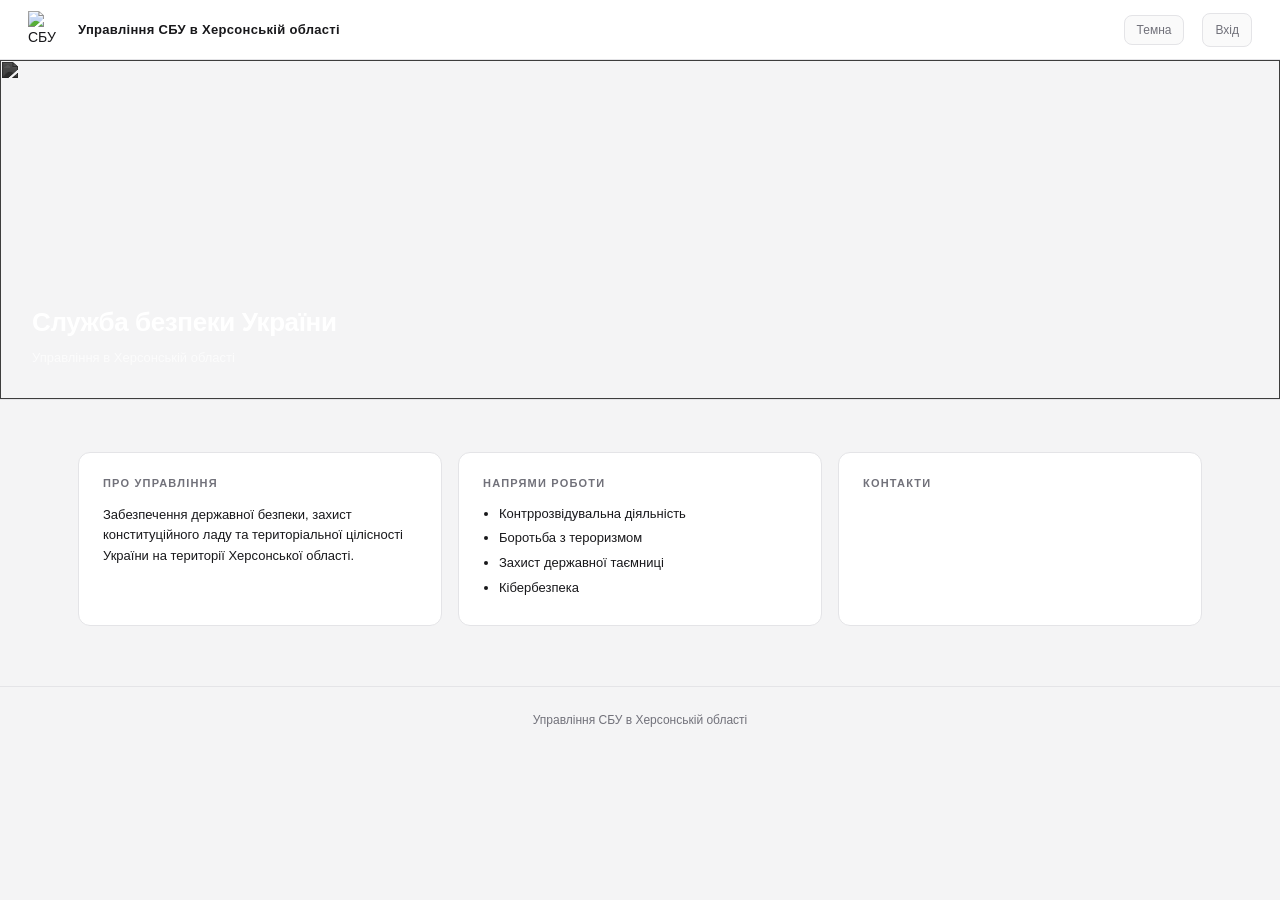
==== index.html @ c7c00d36 "Add files via upload" ====
<!DOCTYPE html>
<html lang="uk">
<head>
<meta charset="UTF-8">
<title>СБУ Kherson RP</title>
<meta name="viewport" content="width=device-width, initial-scale=1">
<link rel="stylesheet" href="style.css">
<link rel="icon" href="https://thumb.wikimedia.org/wikipedia/commons/thumb/6/6e/Security_Service_of_Ukraine_Emblem.svg/1280px-Security_Service_of_Ukraine_Emblem.svg.png?utm_source=en.wikipedia.org&utm_campaign=index&utm_content=thumbnail">
<script src="theme.js"></script>
</head>
<body>

<header class="app-header">
  <div class="app-brand">
    <img src="https://thumb.wikimedia.org/wikipedia/commons/thumb/6/6e/Security_Service_of_Ukraine_Emblem.svg/1280px-Security_Service_of_Ukraine_Emblem.svg.png?utm_source=en.wikipedia.org&utm_campaign=index&utm_content=thumbnail" alt="СБУ" class="brand-logo" width="38" height="38" >
    <div>
      <div class="brand-title">Управління СБУ в Херсонській області</div>
    </div>
  </div>
  <div class="header-right">
    <button class="theme-toggle" id="themeToggle">Темна</button>
    <a href="login.html" class="logout-btn">Вхід</a>
  </div>
</header>

<section class="hero">
  <img src="https://thumb.wikimedia.org/wikipedia/commons/thumb/2/2d/%D0%A1%D0%91%D0%A3_2017.jpg/1280px-%D0%A1%D0%91%D0%A3_2017.jpg?utm_source=pl.wikipedia.org&utm_campaign=imageinfo&utm_content=thumbnail" alt="">
  <div class="hero-text">
    <h1>Служба безпеки України</h1>
    <p>Управління в Херсонській області</p>
  </div>
</section>

<main class="app-container">
  <div class="info-grid">
    <article>
      <h2>Про управління</h2>
      <p>Забезпечення державної безпеки, захист конституційного ладу та територіальної цілісності України на території Херсонської області.</p>
    </article>
    <article>
      <h2>Напрями роботи</h2>
      <ul>
        <li>Контррозвідувальна діяльність</li>
        <li>Боротьба з тероризмом</li>
        <li>Захист державної таємниці</li>
        <li>Кібербезпека</li>
      </ul>
    </article>
    <article>
      <h2>Контакти</h2>
      <!-- <p>м. Херсон<br>Телефон довіри: 0-800-501-410<br>Гаряча лінія СБУ: 0-800-501-410</p> -->
    </article>
  </div>
</main>

<footer class="footer">
  Управління СБУ в Херсонській області
</footer>

</body>
</html>
---- style.css ----
*, *::before, *::after { box-sizing: border-box; }

:root {
  --bg: #050506;
  --bg-2: #0c0c0e;
  --panel: #111113;
  --panel-2: #17171a;
  --line: #232326;
  --line-2: #1a1a1d;
  --text: #f2f2f3;
  --muted: #8a8a92;
  --accent: #f5740b;
  --accent-dim: #b45309;
  --accent-text: #0a0a0a;
  --danger: #ef4444;
  --success: #22c55e;
  --hover: #1a1a1d;
  --radius: 12px;
  --radius-sm: 8px;
  --radius-lg: 16px;
}

[data-theme="light"] {
  --bg: #f4f4f5;
  --bg-2: #ffffff;
  --panel: #ffffff;
  --panel-2: #fafafa;
  --line: #e4e4e7;
  --line-2: #efeff1;
  --text: #18181b;
  --muted: #71717a;
  --accent: #d97706;
  --accent-dim: #92400e;
  --accent-text: #ffffff;
  --danger: #dc2626;
  --success: #16a34a;
  --hover: #f4f4f5;
}

html, body { margin: 0; padding: 0; }

body {
  font-family: sans-serif;
  background: var(--bg);
  color: var(--text);
  font-size: 14px;
  line-height: 1.5;
  -webkit-font-smoothing: antialiased;
  min-height: 100vh;
}

a { color: var(--text); text-decoration: none; transition: color .15s; }
a:hover { color: var(--accent); }

button { font-family: inherit; }

.app-header {
  display: flex;
  justify-content: space-between;
  align-items: center;
  padding: 0 28px;
  height: 60px;
  background: var(--bg-2);
  border-bottom: 1px solid var(--line);
  position: sticky;
  top: 0;
  z-index: 10;
}

.app-brand {
  display: flex;
  align-items: center;
  gap: 12px;
}

.brand-mark {
  display: inline-flex;
  align-items: center;
  justify-content: center;
  background: var(--accent);
  color: var(--accent-text);
  font-weight: 800;
  font-size: 11px;
  letter-spacing: 1px;
  width: 34px;
  height: 34px;
  border-radius: var(--radius-sm);
}

.brand-title {
  font-size: 13px;
  letter-spacing: 0.3px;
  font-weight: 600;
}

.brand-sub {
  font-size: 11px;
  color: var(--muted);
  font-weight: 400;
  margin-top: 1px;
}

.header-right {
  display: flex;
  align-items: center;
  gap: 18px;
  font-size: 12px;
}

.conn {
  display: flex;
  align-items: center;
  gap: 7px;
  color: var(--muted);
}

.conn .dot {
  width: 7px;
  height: 7px;
  border-radius: 50%;
  background: var(--muted);
}

.conn.ok .dot { background: var(--success); }
.conn.bad .dot { background: var(--danger); }

.clock {
  font-family: sans-serif;
  font-size: 12px;
  color: var(--muted);
  letter-spacing: 0.5px;
}

.user-chip {
  display: flex;
  flex-direction: column;
  align-items: flex-end;
  line-height: 1.25;
}

.user-chip .role {
  font-size: 10px;
  color: var(--muted);
  text-transform: uppercase;
  letter-spacing: 0.6px;
}

.theme-toggle,
.logout-btn {
  background: var(--panel-2);
  border: 1px solid var(--line);
  color: var(--muted);
  font-size: 12px;
  padding: 7px 12px;
  cursor: pointer;
  border-radius: var(--radius-sm);
  transition: all .15s;
}

.theme-toggle:hover,
.logout-btn:hover {
  color: var(--text);
  border-color: var(--accent);
}

.app-container {
  max-width: 1180px;
  margin: 0 auto;
  padding: 28px 28px 60px;
}

.page-title {
  font-size: 20px;
  font-weight: 600;
  margin: 0 0 24px;
  letter-spacing: -0.2px;
}

.login-page {
  display: flex;
  align-items: center;
  justify-content: center;
  min-height: 100vh;
  padding: 24px;
  background:
    radial-gradient(circle at 15% 0%, rgba(245,158,11,0.06), transparent 40%),
    var(--bg);
}

.login-box {
  width: 100%;
  max-width: 380px;
  background: var(--panel);
  border: 1px solid var(--line);
  border-radius: var(--radius-lg);
  padding: 36px 32px;
}

.login-brand {
  margin-bottom: 28px;
  padding-bottom: 22px;
  border-bottom: 1px solid var(--line-2);
}

.login-brand .brand-row {
  display: flex;
  align-items: center;
  gap: 12px;
}

.login-brand .brand-sub {
  font-size: 11px;
  color: var(--muted);
  margin-top: 10px;
}

.login-box h1 {
  font-size: 13px;
  font-weight: 600;
  text-transform: uppercase;
  letter-spacing: 1.2px;
  margin: 0 0 22px;
  color: var(--muted);
}

.login-box label {
  display: block;
  font-size: 11px;
  text-transform: uppercase;
  letter-spacing: 0.6px;
  color: var(--muted);
  margin-bottom: 14px;
}

.login-box input {
  width: 100%;
  margin-top: 7px;
  padding: 11px 13px;
  background: var(--bg);
  border: 1px solid var(--line);
  color: var(--text);
  font-size: 14px;
  font-family: inherit;
  border-radius: var(--radius-sm);
  transition: border-color .15s;
}

.login-box input:focus {
  outline: none;
  border-color: var(--accent);
}

.login-box button[type="submit"] {
  width: 100%;
  padding: 12px;
  background: var(--accent);
  color: var(--accent-text);
  border: none;
  font-size: 13px;
  font-weight: 700;
  letter-spacing: 0.4px;
  cursor: pointer;
  border-radius: var(--radius-sm);
  margin-top: 8px;
  transition: opacity .15s;
}

.login-box button[type="submit"]:hover:not(:disabled) { opacity: 0.9; }
.login-box button[type="submit"]:disabled { opacity: 0.5; cursor: not-allowed; }

.back-link {
  display: block;
  text-align: center;
  font-size: 12px;
  color: var(--muted);
  margin-top: 20px;
}

.back-link:hover { color: var(--accent); }

.msg {
  font-size: 12px;
  color: var(--muted);
  min-height: 16px;
  margin: 12px 0 0;
  text-align: center;
}

.msg.error { color: var(--danger); }

.shift-card {
  background: var(--panel);
  border: 1px solid var(--line);
  border-radius: var(--radius);
  padding: 24px 28px;
  margin-bottom: 24px;
  display: grid;
  grid-template-columns: 1fr auto;
  gap: 20px;
  align-items: center;
}

.shift-card.active {
  border-color: rgba(34,197,94,0.35);
  background: linear-gradient(180deg, rgba(34,197,94,0.03), transparent);
}

@media (max-width: 640px) {
  .shift-card { grid-template-columns: 1fr; }
}

.shift-label {
  font-size: 10px;
  text-transform: uppercase;
  letter-spacing: 1.2px;
  color: var(--muted);
  margin-bottom: 10px;
}

.shift-timer {
  font-family: sans-serif;
  font-size: 38px;
  font-weight: 600;
  letter-spacing: 1px;
  color: var(--text);
  line-height: 1;
  margin-bottom: 10px;
}

.shift-status {
  font-size: 13px;
  color: var(--muted);
  font-weight: 500;
}

.shift-status.active { color: var(--success); }

.shift-start {
  font-size: 12px;
  color: var(--muted);
  margin-top: 4px;
}

.shift-actions {
  display: flex;
  flex-direction: column;
  gap: 8px;
  min-width: 200px;
}

.shift-msg {
  grid-column: 1 / -1;
  font-size: 12px;
  color: var(--muted);
  margin: 0;
  min-height: 16px;
}

.shift-msg.error { color: var(--danger); }

.stats-row {
  display: grid;
  grid-template-columns: repeat(4, 1fr);
  gap: 12px;
  margin-bottom: 24px;
}

@media (max-width: 720px) {
  .stats-row { grid-template-columns: repeat(2, 1fr); }
}

.stat {
  background: var(--panel);
  border: 1px solid var(--line);
  border-radius: var(--radius);
  padding: 18px 20px;
  transition: border-color .15s;
}

.stat:hover { border-color: var(--line); }

.stat-label {
  font-size: 10px;
  text-transform: uppercase;
  letter-spacing: 1.2px;
  color: var(--muted);
  margin-bottom: 10px;
}

.stat-value {
  font-size: 20px;
  font-weight: 600;
  color: var(--text);
  font-family: sans-serif;
  letter-spacing: -0.2px;
}

.stat-value.accent { color: var(--accent); }

.two-col {
  display: grid;
  grid-template-columns: 1.6fr 1fr;
  gap: 20px;
}

@media (max-width: 960px) {
  .two-col { grid-template-columns: 1fr; }
}

.panel {
  background: var(--panel);
  border: 1px solid var(--line);
  border-radius: var(--radius);
  padding: 20px 22px;
  margin-bottom: 20px;
}

.panel-head {
  display: flex;
  justify-content: space-between;
  align-items: center;
  margin-bottom: 16px;
  gap: 12px;
  flex-wrap: wrap;
}

.panel-head h2 {
  font-size: 12px;
  text-transform: uppercase;
  letter-spacing: 1.2px;
  color: var(--muted);
  font-weight: 600;
  margin: 0;
}

.filters { display: flex; gap: 4px; }

.chip {
  background: transparent;
  border: none;
  padding: 5px 10px;
  font-size: 12px;
  color: var(--muted);
  cursor: pointer;
  border-radius: 6px;
  transition: all .15s;
}

.chip:hover { color: var(--text); background: var(--hover); }

.chip.active {
  color: var(--accent-text);
  background: var(--accent);
  font-weight: 600;
}

.table-wrap { overflow-x: auto; margin: 0 -22px; padding: 0 22px; }

.data-table {
  width: 100%;
  border-collapse: collapse;
  font-size: 13px;
}

.data-table th {
  text-align: left;
  font-size: 10px;
  text-transform: uppercase;
  letter-spacing: 1px;
  color: var(--muted);
  font-weight: 600;
  padding: 0 14px 10px 0;
  border-bottom: 1px solid var(--line);
}

.data-table td {
  padding: 12px 14px 12px 0;
  border-bottom: 1px solid var(--line-2);
  color: var(--text);
}

.data-table tr:last-child td { border-bottom: none; }

.data-table tr:hover td { background: var(--hover); }

.data-table td.mono {
  font-family: sans-serif;
  font-size: 12px;
  color: var(--muted);
}

.badge {
  display: inline-block;
  font-size: 10px;
  text-transform: uppercase;
  letter-spacing: 0.8px;
  padding: 3px 8px;
  border: 1px solid var(--line);
  color: var(--muted);
  border-radius: 100px;
  font-weight: 600;
}

.badge.active {
  color: var(--success);
  border-color: rgba(34,197,94,0.4);
  background: rgba(34,197,94,0.08);
}

.list { list-style: none; padding: 0; margin: 0; }

.list li {
  padding: 12px 0;
  border-bottom: 1px solid var(--line-2);
}

.list li:last-child { border-bottom: none; padding-bottom: 0; }
.list li:first-child { padding-top: 0; }

.item-title {
  font-size: 13px;
  font-weight: 500;
  margin-bottom: 5px;
}

.item-meta {
  font-size: 11px;
  color: var(--muted);
  display: flex;
  gap: 10px;
  align-items: center;
  text-transform: uppercase;
  letter-spacing: 0.6px;
}

.item-body {
  font-size: 12px;
  color: var(--muted);
  margin-top: 3px;
  line-height: 1.5;
}

.priority-high { border-left: 2px solid var(--danger); padding-left: 12px; }
.priority-normal { border-left: 2px solid var(--accent); padding-left: 12px; }
.priority-low { border-left: 2px solid var(--line); padding-left: 12px; }

.notice-warning { border-left: 2px solid var(--accent); padding-left: 12px; }
.notice-info { border-left: 2px solid var(--line); padding-left: 12px; }
.notice-danger { border-left: 2px solid var(--danger); padding-left: 12px; }

.btn {
  padding: 10px 16px;
  border: 1px solid var(--line);
  background: var(--panel-2);
  color: var(--text);
  font-size: 12px;
  font-family: inherit;
  cursor: pointer;
  border-radius: var(--radius-sm);
  font-weight: 600;
  transition: all .15s;
}

.btn:hover:not(:disabled) {
  border-color: var(--muted);
  background: var(--hover);
}

.btn:disabled { opacity: 0.35; cursor: not-allowed; }

.btn.primary {
  background: var(--accent);
  border-color: var(--accent);
  color: var(--accent-text);
}

.btn.primary:hover:not(:disabled) {
  opacity: 0.9;
  background: var(--accent);
}

.btn.danger {
  background: transparent;
  border-color: var(--line);
  color: var(--danger);
}

.btn.danger:hover:not(:disabled) {
  border-color: var(--danger);
  background: rgba(239,68,68,0.06);
}

.btn.block { width: 100%; }

.quick-actions {
  display: flex;
  flex-direction: column;
  gap: 8px;
}

.hero {
  position: relative;
  height: 340px;
  overflow: hidden;
  border-bottom: 1px solid var(--line);
}

.hero img {
  width: 100%;
  height: 100%;
  object-fit: cover;
  filter: grayscale(100%) brightness(35%) contrast(1.1);
}

.hero-text {
  position: absolute;
  left: 32px;
  bottom: 32px;
  color: #fff;
}

.hero-text h1 {
  font-size: 26px;
  font-weight: 700;
  margin: 0 0 6px;
  letter-spacing: -0.4px;
}

.hero-text p {
  font-size: 13px;
  color: rgba(255,255,255,0.7);
  margin: 0;
}

.info-grid {
  display: grid;
  grid-template-columns: repeat(3, 1fr);
  gap: 16px;
  margin-top: 24px;
}

@media (max-width: 720px) {
  .info-grid { grid-template-columns: 1fr; }
}

.info-grid article {
  background: var(--panel);
  border: 1px solid var(--line);
  border-radius: var(--radius);
  padding: 22px 24px;
}

.info-grid h2 {
  font-size: 11px;
  text-transform: uppercase;
  letter-spacing: 1.2px;
  color: var(--muted);
  margin: 0 0 12px;
  font-weight: 600;
}

.info-grid p,
.info-grid li {
  font-size: 13px;
  color: var(--text);
  line-height: 1.6;
}

.info-grid ul { padding-left: 16px; margin: 0; }
.info-grid li { margin-bottom: 4px; }

.footer {
  border-top: 1px solid var(--line);
  padding: 24px 28px;
  font-size: 12px;
  color: var(--muted);
  text-align: center;
}
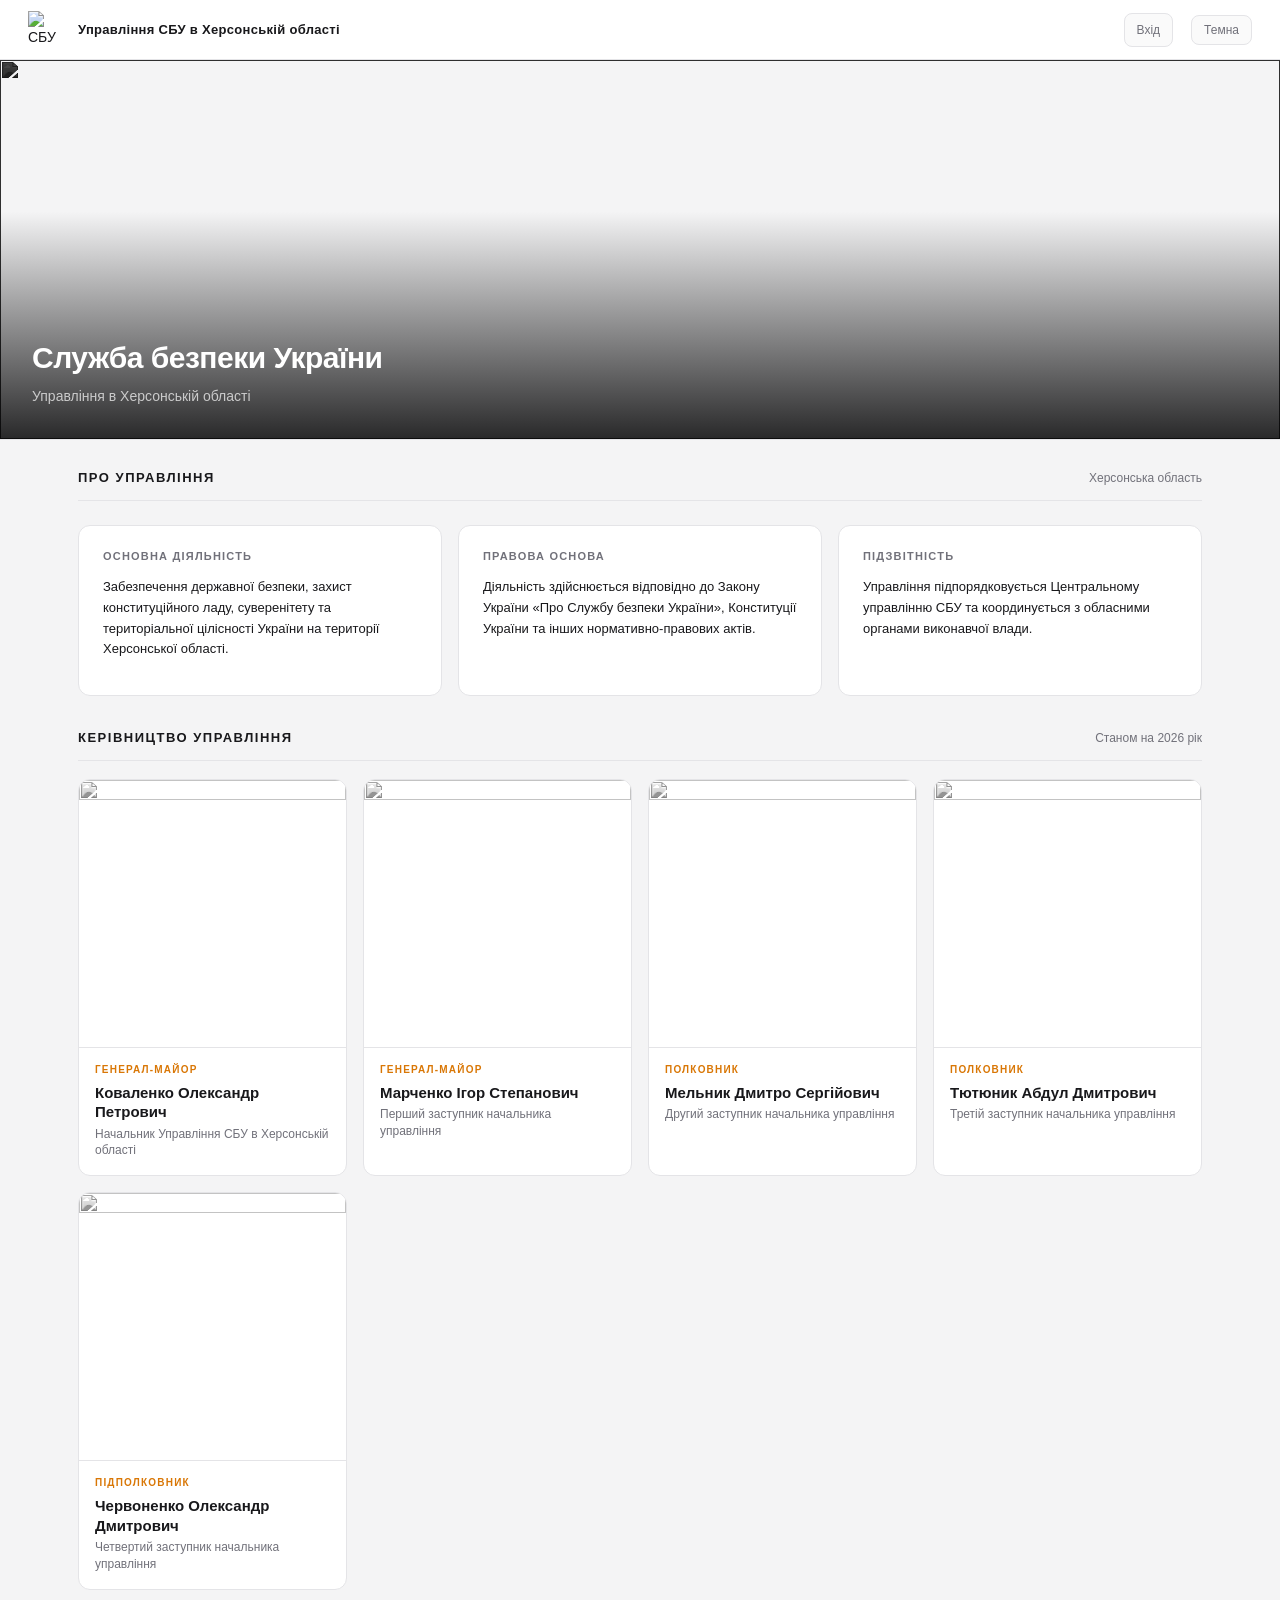
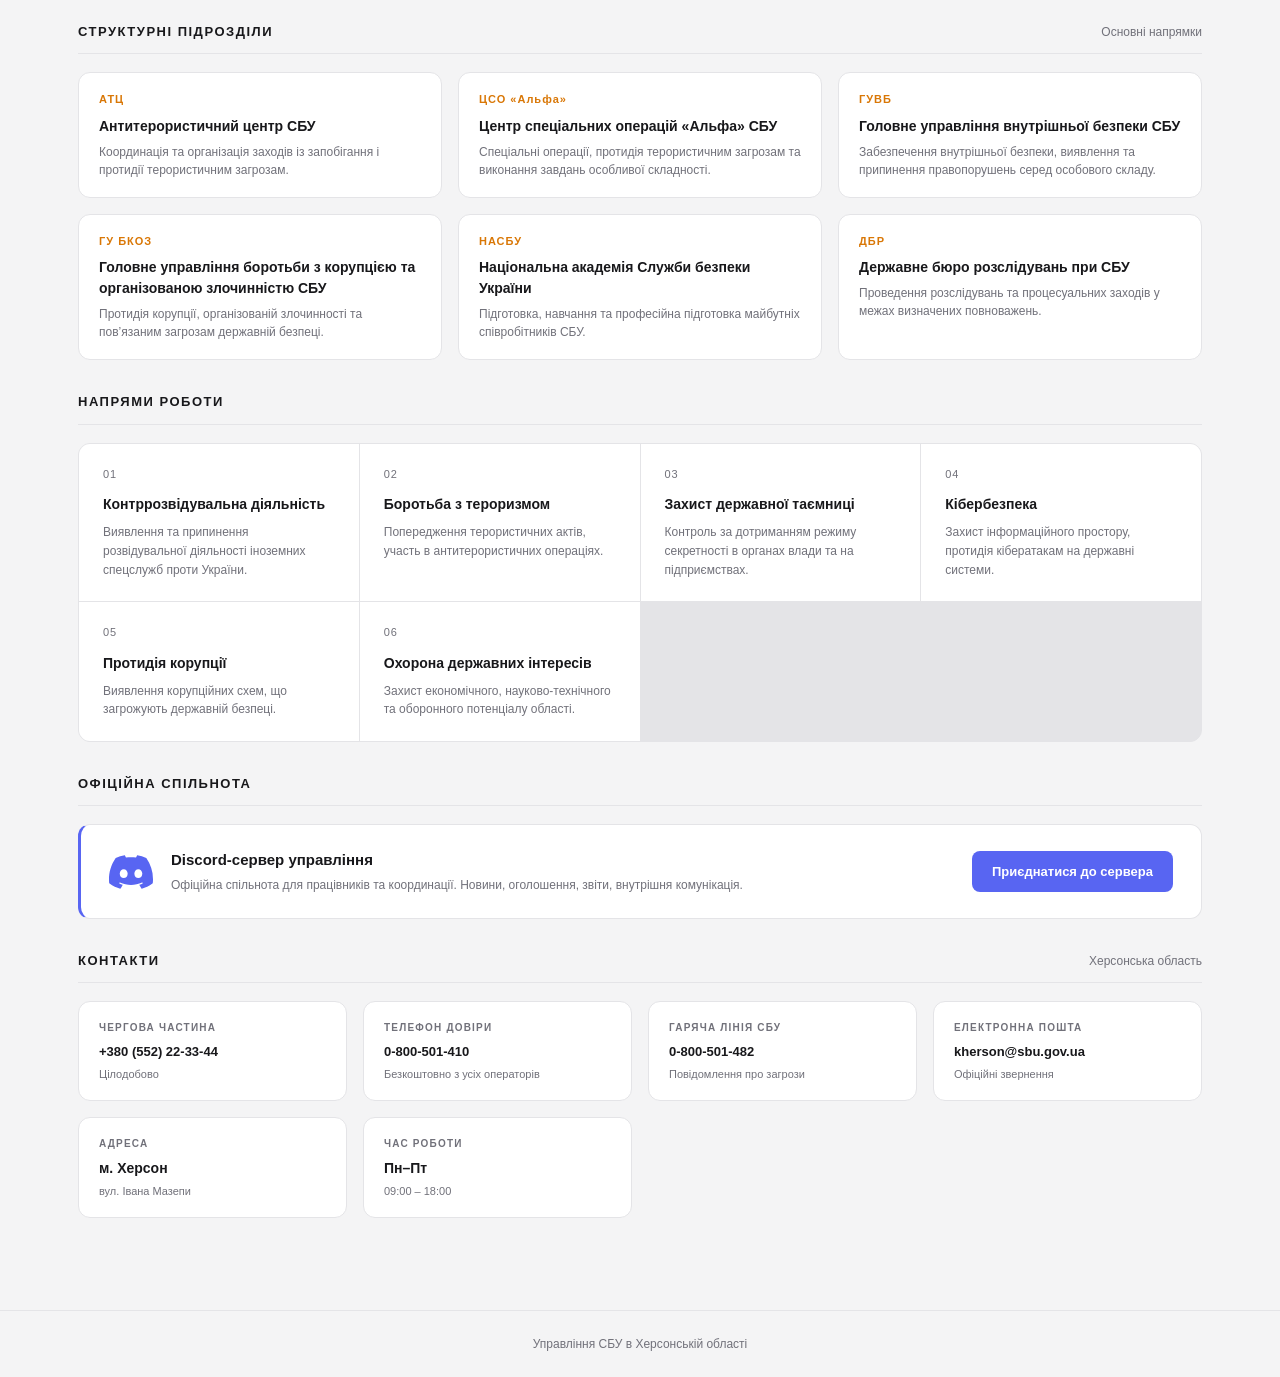
==== commit 37222918: "Add files via upload" ====
--- a/index.html
+++ b/index.html
@@ -2,60 +2,628 @@
 <html lang="uk">
 <head>
 <meta charset="UTF-8">
-<title>СБУ Kherson RP</title>
+<title>СБУ Херсон - Портал</title>
 <meta name="viewport" content="width=device-width, initial-scale=1">
 <link rel="stylesheet" href="style.css">
-<link rel="icon" href="https://thumb.wikimedia.org/wikipedia/commons/thumb/6/6e/Security_Service_of_Ukraine_Emblem.svg/1280px-Security_Service_of_Ukraine_Emblem.svg.png?utm_source=en.wikipedia.org&utm_campaign=index&utm_content=thumbnail">
+<link rel="icon" href="https://upload.wikimedia.org/wikipedia/commons/thumb/6/6e/Security_Service_of_Ukraine_Emblem.svg/1280px-Security_Service_of_Ukraine_Emblem.svg.png">
 <script src="theme.js"></script>
+<style>
+  .home-section {
+    margin-bottom: 32px;
+  }
+
+  .section-head {
+    display: flex;
+    justify-content: space-between;
+    align-items: baseline;
+    margin-bottom: 18px;
+    padding-bottom: 12px;
+    border-bottom: 1px solid var(--line);
+  }
+
+  .section-head h2 {
+    font-size: 13px;
+    text-transform: uppercase;
+    letter-spacing: 1.5px;
+    color: var(--text);
+    font-weight: 600;
+    margin: 0;
+  }
+
+  .section-head .meta {
+    font-size: 12px;
+    color: var(--muted);
+  }
+
+  /* Керівництво */
+  .leaders-grid {
+    display: grid;
+    grid-template-columns: repeat(auto-fit, minmax(240px, 1fr));
+    gap: 16px;
+  }
+
+  .leader {
+    background: var(--panel);
+    border: 1px solid var(--line);
+    border-radius: var(--radius);
+    overflow: hidden;
+    transition: border-color .15s;
+  }
+
+  .leader:hover {
+    border-color: var(--accent);
+  }
+
+  .leader-photo {
+    width: 100%;
+    aspect-ratio: 1 / 1;
+    object-fit: cover;
+    display: block;
+    filter: grayscale(100%) contrast(1.05);
+    background: var(--panel-2);
+  }
+
+  .leader-info {
+    padding: 14px 16px 16px;
+    border-top: 1px solid var(--line);
+  }
+
+  .leader-rank {
+    font-size: 10px;
+    text-transform: uppercase;
+    letter-spacing: 1.2px;
+    color: var(--accent);
+    font-weight: 700;
+    margin-bottom: 6px;
+  }
+
+  .leader-name {
+    font-size: 15px;
+    font-weight: 600;
+    margin-bottom: 4px;
+    line-height: 1.3;
+  }
+
+  .leader-role {
+    font-size: 12px;
+    color: var(--muted);
+    line-height: 1.4;
+  }
+
+  /* Структура */
+  .structure-grid {
+    display: grid;
+    grid-template-columns: repeat(auto-fit, minmax(280px, 1fr));
+    gap: 16px;
+  }
+
+  .unit {
+    background: var(--panel);
+    border: 1px solid var(--line);
+    border-radius: var(--radius);
+    padding: 18px 20px;
+    transition: border-color .15s;
+  }
+
+  .unit:hover {
+    border-color: var(--accent);
+  }
+
+  .unit-code {
+    font-family: sans-serif;
+    font-size: 11px;
+    color: var(--accent);
+    letter-spacing: 1px;
+    margin-bottom: 8px;
+    font-weight: 700;
+  }
+
+  .unit-name {
+    font-size: 14px;
+    font-weight: 600;
+    margin-bottom: 6px;
+  }
+
+  .unit-desc {
+    font-size: 12px;
+    color: var(--muted);
+    line-height: 1.5;
+  }
+
+  /* Напрями */
+  .directions-grid {
+    display: grid;
+    grid-template-columns: repeat(auto-fit, minmax(240px, 1fr));
+    gap: 1px;
+    background: var(--line);
+    border: 1px solid var(--line);
+    border-radius: var(--radius);
+    overflow: hidden;
+  }
+
+  .direction {
+    background: var(--panel);
+    padding: 22px 24px;
+  }
+
+  .direction-num {
+    font-family: sans-serif;
+    font-size: 11px;
+    color: var(--muted);
+    margin-bottom: 12px;
+    letter-spacing: 1px;
+  }
+
+  .direction h3 {
+    font-size: 14px;
+    font-weight: 600;
+    margin: 0 0 8px;
+    color: var(--text);
+  }
+
+  .direction p {
+    font-size: 12px;
+    color: var(--muted);
+    line-height: 1.55;
+    margin: 0;
+  }
+
+  /* Discord CTA */
+  .discord-cta {
+    display: flex;
+    align-items: center;
+    justify-content: space-between;
+    gap: 24px;
+    background: var(--panel);
+    border: 1px solid var(--line);
+    border-left: 3px solid #5865f2;
+    border-radius: var(--radius);
+    padding: 24px 28px;
+    flex-wrap: wrap;
+  }
+
+  .discord-cta .discord-left {
+    display: flex;
+    align-items: center;
+    gap: 18px;
+    flex: 1;
+    min-width: 260px;
+  }
+
+  .discord-icon {
+    width: 44px;
+    height: 44px;
+    flex-shrink: 0;
+  }
+
+  .discord-cta h3 {
+    font-size: 15px;
+    font-weight: 600;
+    margin: 0 0 4px;
+  }
+
+  .discord-cta p {
+    font-size: 12px;
+    color: var(--muted);
+    margin: 0;
+    line-height: 1.5;
+  }
+
+  .discord-btn {
+    display: inline-flex;
+    align-items: center;
+    gap: 8px;
+    padding: 11px 20px;
+    background: #5865f2;
+    color: #fff;
+    text-decoration: none;
+    border-radius: var(--radius-sm);
+    font-size: 13px;
+    font-weight: 600;
+    white-space: nowrap;
+    transition: opacity .15s;
+  }
+
+  .discord-btn:hover {
+    color: #fff;
+    opacity: 0.9;
+  }
+
+  /* Контакти */
+  .contacts-grid {
+    display: grid;
+    grid-template-columns: repeat(auto-fit, minmax(220px, 1fr));
+    gap: 16px;
+  }
+
+  .contact {
+    background: var(--panel);
+    border: 1px solid var(--line);
+    border-radius: var(--radius);
+    padding: 18px 20px;
+  }
+
+  .contact-label {
+    font-size: 10px;
+    text-transform: uppercase;
+    letter-spacing: 1.2px;
+    color: var(--muted);
+    margin-bottom: 8px;
+    font-weight: 600;
+  }
+
+  .contact-value {
+    font-size: 14px;
+    font-weight: 600;
+    color: var(--text);
+    line-height: 1.4;
+  }
+
+  .contact-value.mono {
+    font-family: sans-serif;
+    font-size: 13px;
+  }
+
+  .contact-sub {
+    font-size: 11px;
+    color: var(--muted);
+    margin-top: 4px;
+  }
+
+  /* Hero покращений */
+  .hero-home {
+    position: relative;
+    height: 380px;
+    overflow: hidden;
+    border-bottom: 1px solid var(--line);
+  }
+
+  .hero-home img {
+    width: 100%;
+    height: 100%;
+    object-fit: cover;
+    filter: grayscale(100%) brightness(30%) contrast(1.15);
+  }
+
+  .hero-home::after {
+    content: '';
+    position: absolute;
+    inset: 0;
+    background: linear-gradient(180deg, transparent 40%, rgba(5,5,6,0.85) 100%);
+  }
+
+  .hero-home .hero-text {
+    z-index: 2;
+  }
+
+  .hero-home .hero-text h1 {
+    font-size: 30px;
+    letter-spacing: -0.5px;
+  }
+
+  .hero-home .hero-text p {
+    font-size: 14px;
+  }
+
+  .hero-badge {
+    display: inline-block;
+    font-size: 10px;
+    text-transform: uppercase;
+    letter-spacing: 1.5px;
+    color: var(--accent);
+    border: 1px solid var(--accent);
+    padding: 4px 10px;
+    border-radius: 100px;
+    margin-bottom: 12px;
+    font-weight: 700;
+  }
+
+  @media (max-width: 640px) {
+    .discord-cta { flex-direction: column; align-items: stretch; }
+    .discord-btn { justify-content: center; }
+  }
+</style>
 </head>
 <body>
 
 <header class="app-header">
   <div class="app-brand">
-    <img src="https://thumb.wikimedia.org/wikipedia/commons/thumb/6/6e/Security_Service_of_Ukraine_Emblem.svg/1280px-Security_Service_of_Ukraine_Emblem.svg.png?utm_source=en.wikipedia.org&utm_campaign=index&utm_content=thumbnail" alt="СБУ" class="brand-logo" width="38" height="38" >
+    <img src="https://upload.wikimedia.org/wikipedia/commons/thumb/6/6e/Security_Service_of_Ukraine_Emblem.svg/1280px-Security_Service_of_Ukraine_Emblem.svg.png" alt="СБУ" class="brand-logo" width="38" height="38">
     <div>
       <div class="brand-title">Управління СБУ в Херсонській області</div>
     </div>
   </div>
   <div class="header-right">
-    <button class="theme-toggle" id="themeToggle">Темна</button>
     <a href="login.html" class="logout-btn">Вхід</a>
+    <button class="theme-toggle" id="themeToggle">Світла</button>
   </div>
 </header>
 
-<section class="hero">
-  <img src="https://thumb.wikimedia.org/wikipedia/commons/thumb/2/2d/%D0%A1%D0%91%D0%A3_2017.jpg/1280px-%D0%A1%D0%91%D0%A3_2017.jpg?utm_source=pl.wikipedia.org&utm_campaign=imageinfo&utm_content=thumbnail" alt="">
+<section class="hero-home">
+  <img src="https://upload.wikimedia.org/wikipedia/commons/thumb/2/2d/%D0%A1%D0%91%D0%A3_2017.jpg/1280px-%D0%A1%D0%91%D0%A3_2017.jpg" alt="">
   <div class="hero-text">
+    <!-- <div class="hero-badge">Офіційний портал</div> -->
     <h1>Служба безпеки України</h1>
     <p>Управління в Херсонській області</p>
   </div>
 </section>
 
 <main class="app-container">
-  <div class="info-grid">
-    <article>
+
+  <section class="home-section">
+    <div class="section-head">
       <h2>Про управління</h2>
-      <p>Забезпечення державної безпеки, захист конституційного ладу та територіальної цілісності України на території Херсонської області.</p>
-    </article>
-    <article>
+      <span class="meta">Херсонська область</span>
+    </div>
+    <div class="info-grid">
+      <article>
+        <h2>Основна діяльність</h2>
+        <p>Забезпечення державної безпеки, захист конституційного ладу, суверенітету та територіальної цілісності України на території Херсонської області.</p>
+      </article>
+      <article>
+        <h2>Правова основа</h2>
+        <p>Діяльність здійснюється відповідно до Закону України «Про Службу безпеки України», Конституції України та інших нормативно-правових актів.</p>
+      </article>
+      <article>
+        <h2>Підзвітність</h2>
+        <p>Управління підпорядковується Центральному управлінню СБУ та координується з обласними органами виконавчої влади.</p>
+      </article>
+    </div>
+  </section>
+
+  <section class="home-section">
+    <div class="section-head">
+      <h2>Керівництво управління</h2>
+      <span class="meta">Станом на 2026 рік</span>
+    </div>
+    <div class="leaders-grid">
+
+      <div class="leader">
+        <img class="leader-photo" data-roblox-id="2613321092" alt="">
+        <div class="leader-info">
+          <div class="leader-rank">Генерал-майор</div>
+          <div class="leader-name">Коваленко Олександр Петрович</div>
+          <div class="leader-role">Начальник Управління СБУ в Херсонській області</div>
+        </div>
+      </div>
+
+      <div class="leader">
+        <img class="leader-photo" data-roblox-id="459293061" alt="">
+        <div class="leader-info">
+          <div class="leader-rank">Генерал-майор</div>
+          <div class="leader-name">Марченко Ігор Степанович</div>
+          <div class="leader-role">Перший заступник начальника управління</div>
+        </div>
+      </div>
+
+      <div class="leader">
+        <img class="leader-photo" data-roblox-id="1180639500" alt="">
+        <div class="leader-info">
+          <div class="leader-rank">Полковник</div>
+          <div class="leader-name">Мельник Дмитро Сергійович</div>
+          <div class="leader-role">Другий заступник начальника управління</div>
+        </div>
+      </div>
+
+      <div class="leader">
+        <img class="leader-photo" data-roblox-id="2491742780" alt="">
+        <div class="leader-info">
+          <div class="leader-rank">Полковник</div>
+          <div class="leader-name">Тютюник Абдул Дмитрович</div>
+          <div class="leader-role">Третій заступник начальника управління</div>
+        </div>
+      </div>
+
+      <div class="leader">
+        <img class="leader-photo" data-roblox-id="4725341218" alt="">
+        <div class="leader-info">
+          <div class="leader-rank">Підполковник</div>
+          <div class="leader-name">Червоненко Олександр Дмитрович</div>
+          <div class="leader-role">Четвертий заступник начальника управління</div>
+        </div>
+      </div>
+    </div>
+  </section>
+
+  <section class="home-section">
+    <div class="section-head">
+      <h2>Структурні підрозділи</h2>
+      <span class="meta">Основні напрямки</span>
+    </div>
+    <div class="structure-grid">
+<div class="unit">
+  <div class="unit-code">АТЦ</div>
+  <div class="unit-name">Антитерористичний центр СБУ</div>
+  <div class="unit-desc">Координація та організація заходів із запобігання і протидії терористичним загрозам.</div>
+</div>
+
+<div class="unit">
+  <div class="unit-code">ЦСО «Альфа»</div>
+  <div class="unit-name">Центр спеціальних операцій «Альфа» СБУ</div>
+  <div class="unit-desc">Спеціальні операції, протидія терористичним загрозам та виконання завдань особливої складності.</div>
+</div>
+
+<div class="unit">
+  <div class="unit-code">ГУВБ</div>
+  <div class="unit-name">Головне управління внутрішньої безпеки СБУ</div>
+  <div class="unit-desc">Забезпечення внутрішньої безпеки, виявлення та припинення правопорушень серед особового складу.</div>
+</div>
+
+<div class="unit">
+  <div class="unit-code">ГУ БКОЗ</div>
+  <div class="unit-name">Головне управління боротьби з корупцією та організованою злочинністю СБУ</div>
+  <div class="unit-desc">Протидія корупції, організованій злочинності та пов’язаним загрозам державній безпеці.</div>
+</div>
+
+<div class="unit">
+  <div class="unit-code">НАСБУ</div>
+  <div class="unit-name">Національна академія Служби безпеки України</div>
+  <div class="unit-desc">Підготовка, навчання та професійна підготовка майбутніх співробітників СБУ.</div>
+</div>
+
+<div class="unit">
+  <div class="unit-code">ДБР</div>
+  <div class="unit-name">Державне бюро розслідувань при СБУ</div>
+  <div class="unit-desc">Проведення розслідувань та процесуальних заходів у межах визначених повноважень.</div>
+</div>
+
+    </div>
+  </section>
+
+  <section class="home-section">
+    <div class="section-head">
       <h2>Напрями роботи</h2>
-      <ul>
-        <li>Контррозвідувальна діяльність</li>
-        <li>Боротьба з тероризмом</li>
-        <li>Захист державної таємниці</li>
-        <li>Кібербезпека</li>
-      </ul>
-    </article>
-    <article>
+    </div>
+    <div class="directions-grid">
+
+      <div class="direction">
+        <div class="direction-num">01</div>
+        <h3>Контррозвідувальна діяльність</h3>
+        <p>Виявлення та припинення розвідувальної діяльності іноземних спецслужб проти України.</p>
+      </div>
+
+      <div class="direction">
+        <div class="direction-num">02</div>
+        <h3>Боротьба з тероризмом</h3>
+        <p>Попередження терористичних актів, участь в антитерористичних операціях.</p>
+      </div>
+
+      <div class="direction">
+        <div class="direction-num">03</div>
+        <h3>Захист державної таємниці</h3>
+        <p>Контроль за дотриманням режиму секретності в органах влади та на підприємствах.</p>
+      </div>
+
+      <div class="direction">
+        <div class="direction-num">04</div>
+        <h3>Кібербезпека</h3>
+        <p>Захист інформаційного простору, протидія кібератакам на державні системи.</p>
+      </div>
+
+      <div class="direction">
+        <div class="direction-num">05</div>
+        <h3>Протидія корупції</h3>
+        <p>Виявлення корупційних схем, що загрожують державній безпеці.</p>
+      </div>
+
+      <div class="direction">
+        <div class="direction-num">06</div>
+        <h3>Охорона державних інтересів</h3>
+        <p>Захист економічного, науково-технічного та оборонного потенціалу області.</p>
+      </div>
+
+    </div>
+  </section>
+
+  <section class="home-section">
+    <div class="section-head">
+      <h2>Офіційна спільнота</h2>
+    </div>
+    <div class="discord-cta">
+      <div class="discord-left">
+        <svg class="discord-icon" viewBox="0 0 24 24" fill="#5865f2" xmlns="http://www.w3.org/2000/svg">
+          <path d="M20.317 4.3698a19.7913 19.7913 0 00-4.8851-1.5152.0741.0741 0 00-.0785.0371c-.211.3753-.4447.8648-.6083 1.2495-1.8447-.2762-3.68-.2762-5.4868 0-.1636-.3933-.4058-.8742-.6177-1.2495a.077.077 0 00-.0785-.037 19.7363 19.7363 0 00-4.8852 1.515.0699.0699 0 00-.0321.0277C.5334 9.0458-.319 13.5799.0992 18.0578a.0824.0824 0 00.0312.0561c2.0528 1.5076 4.0413 2.4228 5.9929 3.0294a.0777.0777 0 00.0842-.0276c.4616-.6304.8731-1.2952 1.226-1.9942a.076.076 0 00-.0416-.1057c-.6528-.2476-1.2743-.5495-1.8722-.8923a.077.077 0 01-.0076-.1277c.1258-.0943.2517-.1923.3718-.2914a.0743.0743 0 01.0776-.0105c3.9278 1.7933 8.18 1.7933 12.0614 0a.0739.0739 0 01.0785.0095c.1202.099.246.1981.3728.2924a.077.077 0 01-.0066.1276 12.2986 12.2986 0 01-1.873.8914.0766.0766 0 00-.0407.1067c.3604.698.7719 1.3628 1.225 1.9932a.076.076 0 00.0842.0286c1.961-.6067 3.9495-1.5219 6.0023-3.0294a.077.077 0 00.0313-.0552c.5004-5.177-.8382-9.6739-3.5485-13.6604a.061.061 0 00-.0312-.0286zM8.02 15.3312c-1.1825 0-2.1569-1.0857-2.1569-2.419 0-1.3332.9555-2.4189 2.157-2.4189 1.2108 0 2.1757 1.0952 2.1568 2.419 0 1.3332-.9555 2.4189-2.1569 2.4189zm7.9748 0c-1.1825 0-2.1569-1.0857-2.1569-2.419 0-1.3332.9554-2.4189 2.1569-2.4189 1.2108 0 2.1757 1.0952 2.1568 2.419 0 1.3332-.946 2.4189-2.1568 2.4189z"/>
+        </svg>
+        <div>
+          <h3>Discord-сервер управління</h3>
+          <p>Офіційна спільнота для працівників та координації. Новини, оголошення, звіти, внутрішня комунікація.</p>
+        </div>
+      </div>
+      <a href="https://discord.gg/ВАШЕ_ПОСИЛАННЯ" target="_blank" rel="noopener" class="discord-btn">
+        Приєднатися до сервера
+      </a>
+    </div>
+  </section>
+
+  <section class="home-section">
+    <div class="section-head">
       <h2>Контакти</h2>
-      <!-- <p>м. Херсон<br>Телефон довіри: 0-800-501-410<br>Гаряча лінія СБУ: 0-800-501-410</p> -->
-    </article>
-  </div>
+      <span class="meta">Херсонська область</span>
+    </div>
+    <div class="contacts-grid">
+
+      <div class="contact">
+        <div class="contact-label">Чергова частина</div>
+        <div class="contact-value mono">+380 (552) 22-33-44</div>
+        <div class="contact-sub">Цілодобово</div>
+      </div>
+
+      <div class="contact">
+        <div class="contact-label">Телефон довіри</div>
+        <div class="contact-value mono">0-800-501-410</div>
+        <div class="contact-sub">Безкоштовно з усіх операторів</div>
+      </div>
+
+      <div class="contact">
+        <div class="contact-label">Гаряча лінія СБУ</div>
+        <div class="contact-value mono">0-800-501-482</div>
+        <div class="contact-sub">Повідомлення про загрози</div>
+      </div>
+
+      <div class="contact">
+        <div class="contact-label">Електронна пошта</div>
+        <div class="contact-value mono">kherson@sbu.gov.ua</div>
+        <div class="contact-sub">Офіційні звернення</div>
+      </div>
+
+      <div class="contact">
+        <div class="contact-label">Адреса</div>
+        <div class="contact-value">м. Херсон</div>
+        <div class="contact-sub">вул. Івана Мазепи</div>
+      </div>
+
+      <div class="contact">
+        <div class="contact-label">Час роботи</div>
+        <div class="contact-value">Пн–Пт</div>
+        <div class="contact-sub">09:00 – 18:00</div>
+      </div>
+
+    </div>
+  </section>
+
 </main>
 
 <footer class="footer">
   Управління СБУ в Херсонській області
 </footer>
 
+<script>
+async function loadRobloxAvatars() {
+  const imgs = document.querySelectorAll('img[data-roblox-id]');
+  if (!imgs.length) return;
+
+  const ids = Array.from(imgs).map(img => img.dataset.robloxId).filter(Boolean);
+  if (!ids.length) return;
+
+  const url = 'https://thumbnails.roproxy.com/v1/users/avatar?userIds=' +
+              ids.join(',') + '&size=420x420&format=Png&isCircular=false';
+
+  try {
+    const res = await fetch(url);
+    const data = await res.json();
+
+    const map = {};
+    (data.data || []).forEach(item => {
+      if (item.state === 'Completed' && item.imageUrl) {
+        map[String(item.targetId)] = item.imageUrl;
+      }
+    });
+
+    imgs.forEach(img => {
+      const id = img.dataset.robloxId;
+      if (map[id]) {
+        img.src = map[id];
+      } else {
+        img.src = 'images/placeholder.png';
+      }
+    });
+  } catch (err) {
+    imgs.forEach(img => { img.src = 'images/placeholder.png'; });
+  }
+}
+
+document.addEventListener('DOMContentLoaded', loadRobloxAvatars);
+</script>
+
 </body>
 </html>
